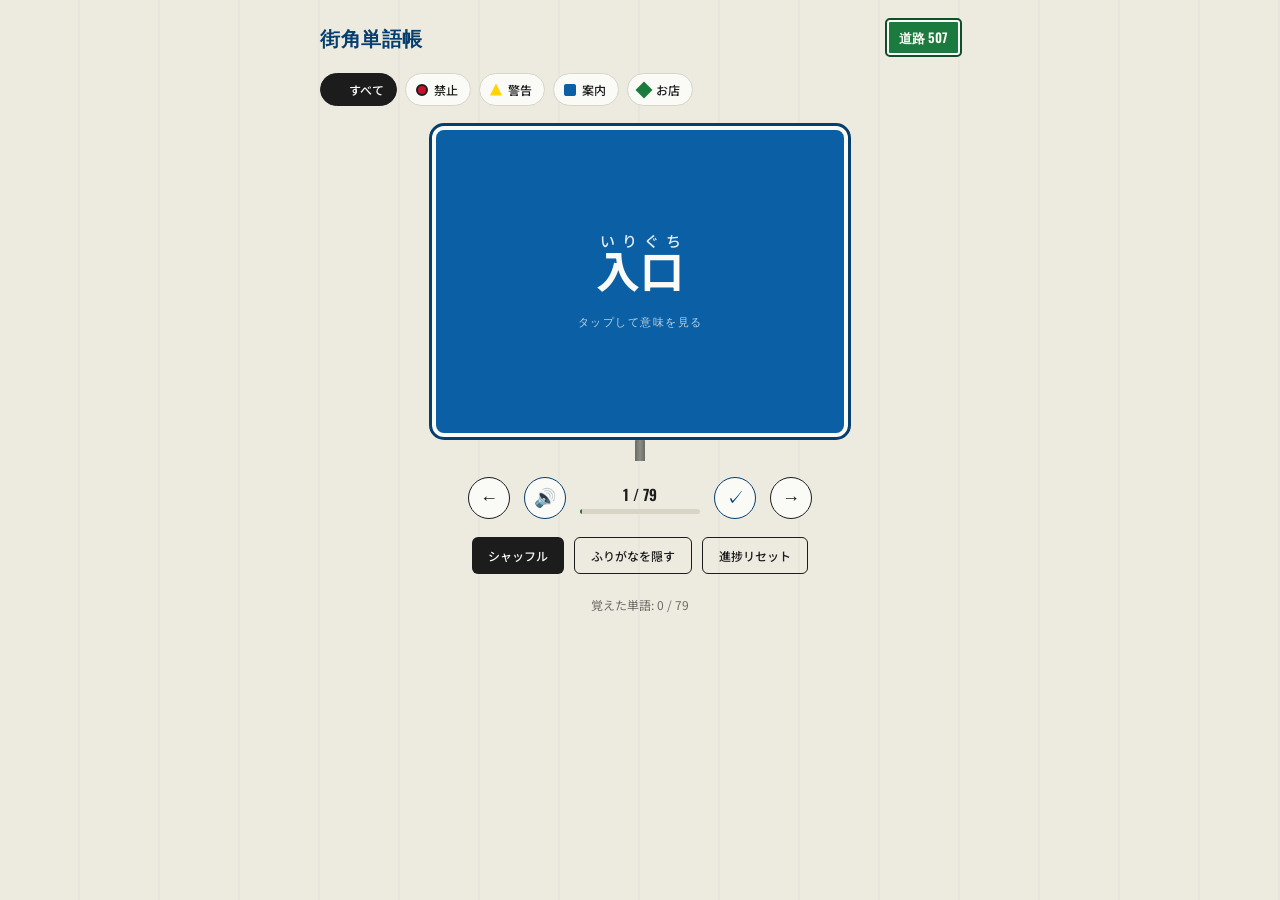
==== index_sign.html @ 6cad0ab1 "Add" ====
<!DOCTYPE html>
<html lang="ja">
<head>
<meta charset="UTF-8">
<title>日本の街角単語帳</title>
<link rel="preconnect" href="https://fonts.googleapis.com">
<link rel="preconnect" href="https://fonts.gstatic.com" crossorigin>
<link href="https://fonts.googleapis.com/css2?family=Oswald:wght@500;600;700&family=Noto+Sans+JP:wght@400;500;700&display=swap" rel="stylesheet">
<style>
  :root{
    --sign-blue:#0B5FA5;
    --sign-blue-dark:#063E6E;
    --sign-red:#C8102E;
    --sign-red-dark:#8C0A20;
    --sign-yellow:#FFD400;
    --sign-yellow-dark:#9C7E00;
    --sign-green:#1B7A3D;
    --sign-green-dark:#0F4E27;
    --concrete:#EDEAE0;
    --concrete-line:#D8D4C6;
    --ink:#1C1C1C;
    --pole:#8C8C86;
    --white:#FAFAF7;
  }
  *{box-sizing:border-box;}
  body{
    margin:0;
    background:
      repeating-linear-gradient(90deg, transparent, transparent 78px, rgba(0,0,0,0.02) 78px, rgba(0,0,0,0.02) 80px),
      var(--concrete);
    font-family:'Noto Sans JP','Oswald',sans-serif;
    color:var(--ink);
    padding:20px 14px 40px;
  }
  .wrap{max-width:640px;margin:0 auto;}

  .masthead{
    display:flex;align-items:center;justify-content:space-between;
    margin-bottom:18px;
  }
  .masthead h1{
    font-family:'Oswald',sans-serif;
    font-weight:700;
    font-size:20px;
    letter-spacing:0.5px;
    margin:0;
    color:var(--sign-blue-dark);
  }
  .masthead .route{
    font-family:'Oswald',sans-serif;
    background:var(--sign-green);
    color:var(--white);
    font-weight:600;
    font-size:13px;
    padding:5px 10px;
    border:2px solid var(--white);
    outline:2px solid var(--sign-green-dark);
    border-radius:3px;
    white-space:nowrap;
  }

  .catbar{
    display:flex;gap:8px;flex-wrap:wrap;
    margin-bottom:18px;
  }
  .catbtn{
    font-family:'Noto Sans JP',sans-serif;
    font-size:12px;
    font-weight:500;
    border:none;
    cursor:pointer;
    padding:7px 12px 7px 10px;
    display:flex;align-items:center;gap:6px;
    border-radius:20px;
    background:var(--white);
    border:1.5px solid var(--concrete-line);
    color:var(--ink);
    transition:transform .12s ease;
  }
  .catbtn .dot{width:12px;height:12px;flex:none;}
  .catbtn.prohibit .dot{background:var(--sign-red);border-radius:50%;border:2px solid var(--ink);}
  .catbtn.warn .dot{background:var(--sign-yellow);clip-path:polygon(50% 0,100% 100%,0 100%);}
  .catbtn.guide .dot{background:var(--sign-blue);border-radius:2px;}
  .catbtn.shop .dot{background:var(--sign-green);transform:rotate(45deg);}
  .catbtn.active{background:var(--ink);color:var(--white);border-color:var(--ink);}
  .catbtn:active{transform:scale(0.96);}

  .stage{
    display:flex;flex-direction:column;align-items:center;
    margin-bottom:16px;
  }

  .pole{
    width:10px;height:22px;
    background:linear-gradient(90deg,#6b6b66,var(--pole),#6b6b66);
    border-radius:2px 2px 0 0;
  }

  .signboard{
    width:100%;
    max-width:420px;
    aspect-ratio:4/3;
    perspective:1400px;
    cursor:pointer;
    user-select:none;
  }
  .signboard .inner{
    position:relative;width:100%;height:100%;
    transition:transform .5s cubic-bezier(.4,.2,.2,1);
    transform-style:preserve-3d;
  }
  .signboard.flipped .inner{transform:rotateY(180deg);}
  .face{
    position:absolute;inset:0;
    border-radius:14px;
    backface-visibility:hidden;
    display:flex;flex-direction:column;align-items:center;justify-content:center;
    padding:20px;
    border:6px solid var(--white);
    outline:3px solid var(--sign-blue-dark);
    outline-offset:-2px;
  }
  .face.front{background:var(--sign-blue);color:var(--white);}
  .face.back{
    background:var(--white);
    color:var(--ink);
    transform:rotateY(180deg);
    outline-color:var(--sign-blue-dark);
  }
  .cat-prohibit .face{outline-color:var(--sign-red-dark);}
  .cat-prohibit .face.front{background:var(--sign-red);}
  .cat-warn .face{outline-color:var(--sign-yellow-dark);}
  .cat-warn .face.front{background:var(--sign-yellow);color:var(--ink);}
  .cat-guide .face{outline-color:var(--sign-blue-dark);}
  .cat-guide .face.front{background:var(--sign-blue);}
  .cat-shop .face{outline-color:var(--sign-green-dark);}
  .cat-shop .face.front{background:var(--sign-green);}

  .kanji-line{
    font-size:44px;font-weight:700;
    line-height:1.3;text-align:center;
  }
  ruby{ruby-position:over;}
  rt{font-size:15px;font-weight:500;opacity:0.92;transition:opacity .15s ease;}
  body.hide-furi rt{opacity:0;}
  body.hide-furi .kanji-line{cursor:pointer;}
  body.hide-furi .kanji-line::after{
    content:'タップで読み方を確認';
    display:block;font-family:'Oswald',sans-serif;
    font-size:10px;letter-spacing:1px;text-transform:uppercase;
    opacity:0.75;margin-top:8px;
  }
  body.hide-furi .kanji-line.reveal rt{opacity:0.92;}
  body.hide-furi .kanji-line.reveal::after{display:none;}
  .hint{
    margin-top:14px;font-family:'Oswald',sans-serif;
    font-size:11px;letter-spacing:1.5px;text-transform:uppercase;
    opacity:0.75;
  }
  .meaning{
    font-size:24px;font-weight:500;text-align:center;line-height:1.4;
  }
  .cat-label{
    font-family:'Oswald',sans-serif;
    font-size:11px;letter-spacing:1.5px;text-transform:uppercase;
    color:var(--sign-blue-dark);
    margin-top:10px;
  }
  .cat-prohibit .cat-label{color:var(--sign-red-dark);}
  .cat-warn .cat-label{color:var(--sign-yellow-dark);}
  .cat-guide .cat-label{color:var(--sign-blue-dark);}
  .cat-shop .cat-label{color:var(--sign-green-dark);}

  .controls{
    display:flex;align-items:center;justify-content:center;gap:14px;
    margin-top:16px;
  }
  .ctrlbtn{
    background:var(--white);
    border:1.5px solid var(--ink);
    color:var(--ink);
    width:42px;height:42px;
    border-radius:50%;
    font-size:18px;
    cursor:pointer;
    display:flex;align-items:center;justify-content:center;
    transition:transform .1s ease;
  }
  .ctrlbtn:active{transform:scale(0.9);}
  .ctrlbtn.audio{border-color:var(--sign-blue-dark);color:var(--sign-blue-dark);}
  .progress-post{
    display:flex;flex-direction:column;align-items:center;
    font-family:'Oswald',sans-serif;
  }
  .progress-num{font-size:15px;font-weight:600;}
  .progress-track{
    width:120px;height:5px;background:var(--concrete-line);
    border-radius:3px;overflow:hidden;margin-top:4px;
  }
  .progress-fill{height:100%;background:var(--sign-green);border-radius:3px;transition:width .25s ease;}

  .toolbar{
    display:flex;justify-content:center;gap:10px;margin-top:18px;
  }
  .toolbtn{
    font-family:'Noto Sans JP',sans-serif;
    font-size:12px;font-weight:500;
    background:var(--ink);color:var(--white);
    border:none;border-radius:6px;
    padding:9px 16px;cursor:pointer;
  }
  .toolbtn.secondary{background:transparent;color:var(--ink);border:1.5px solid var(--ink);}
  .toolbtn:active{transform:scale(0.97);}

  .footnote{
    text-align:center;font-size:12px;color:#6b6b66;margin-top:22px;
    font-family:'Noto Sans JP',sans-serif;
  }
</style>
</head>
<body>
<div class="wrap">

  <div class="masthead">
    <h1>街角単語帳</h1>
    <span class="route">道路 507</span>
  </div>

  <div class="catbar" id="catbar">
    <button class="catbtn active" data-cat="all"><span class="dot" style="background:var(--ink);border-radius:2px;"></span>すべて</button>
    <button class="catbtn prohibit" data-cat="prohibit"><span class="dot"></span>禁止</button>
    <button class="catbtn warn" data-cat="warn"><span class="dot"></span>警告</button>
    <button class="catbtn guide" data-cat="guide"><span class="dot"></span>案内</button>
    <button class="catbtn shop" data-cat="shop"><span class="dot"></span>お店</button>
  </div>

  <div class="stage">
    <div class="signboard" id="signboard">
      <div class="inner">
        <div class="face front" id="faceFront">
          <div class="kanji-line" id="kanjiLine"></div>
          <div class="hint">タップして意味を見る</div>
        </div>
        <div class="face back" id="faceBack">
          <div class="meaning" id="meaningText"></div>
          <div class="cat-label" id="catLabel"></div>
        </div>
      </div>
    </div>
    <div class="pole"></div>
  </div>

  <div class="controls">
    <button class="ctrlbtn" id="prevBtn" aria-label="前へ">←</button>
    <button class="ctrlbtn audio" id="audioBtn" aria-label="発音を聞く">🔊</button>
    <div class="progress-post">
      <div class="progress-num" id="progressNum">1 / 50</div>
      <div class="progress-track"><div class="progress-fill" id="progressFill"></div></div>
    </div>
    <button class="ctrlbtn audio" id="knowBtn" aria-label="覚えた">✓</button>
    <button class="ctrlbtn" id="nextBtn" aria-label="次へ">→</button>
  </div>

  <div class="toolbar">
    <button class="toolbtn" id="shuffleBtn">シャッフル</button>
    <button class="toolbtn secondary" id="furiBtn">ふりがなを隠す</button>
    <button class="toolbtn secondary" id="resetBtn">進捗リセット</button>
  </div>

  <div class="footnote" id="footnote">覚えた単語: 0 / 50</div>
</div>

<script>
const DATA = [
  {k:"入口",f:"いりぐち",m:"Pintu masuk",cat:"guide"},
  {k:"出口",f:"でぐち",m:"Pintu keluar",cat:"guide"},
  {k:"非常口",f:"ひじょうぐち",m:"Pintu darurat",cat:"guide"},
  {k:"営業中",f:"えいぎょうちゅう",m:"Sedang buka (toko)",cat:"shop"},
  {k:"準備中",f:"じゅんびちゅう",m:"Sedang tutup / persiapan",cat:"shop"},
  {k:"定休日",f:"ていきゅうび",m:"Hari libur tetap",cat:"shop"},
  {k:"立入禁止",f:"たちいりきんし",m:"Dilarang masuk",cat:"prohibit"},
  {k:"駐車禁止",f:"ちゅうしゃきんし",m:"Dilarang parkir",cat:"prohibit"},
  {k:"駐車場",f:"ちゅうしゃじょう",m:"Tempat parkir",cat:"guide"},
  {k:"一方通行",f:"いっぽうつうこう",m:"Jalan satu arah",cat:"prohibit"},
  {k:"止まれ",f:"とまれ",m:"Berhenti",cat:"prohibit"},
  {k:"徐行",f:"じょこう",m:"Pelan-pelan",cat:"warn"},
  {k:"横断歩道",f:"おうだんほどう",m:"Zebra cross",cat:"guide"},
  {k:"歩行者専用",f:"ほこうしゃせんよう",m:"Khusus pejalan kaki",cat:"guide"},
  {k:"工事中",f:"こうじちゅう",m:"Sedang ada konstruksi",cat:"warn"},
  {k:"危険",f:"きけん",m:"Bahaya",cat:"warn"},
  {k:"注意",f:"ちゅうい",m:"Perhatian / hati-hati",cat:"warn"},
  {k:"火気厳禁",f:"かきげんきん",m:"Dilarang keras menyalakan api",cat:"prohibit"},
  {k:"喫煙所",f:"きつえんじょ",m:"Area merokok",cat:"guide"},
  {k:"禁煙",f:"きんえん",m:"Dilarang merokok",cat:"prohibit"},
  {k:"トイレ",f:"トイレ",m:"Toilet",cat:"guide"},
  {k:"お手洗い",f:"おてあらい",m:"Kamar kecil (halus)",cat:"guide"},
  {k:"案内所",f:"あんないじょ",m:"Pusat informasi",cat:"guide"},
  {k:"両替",f:"りょうがえ",m:"Penukaran uang",cat:"shop"},
  {k:"割引",f:"わりびき",m:"Diskon",cat:"shop"},
  {k:"特売",f:"とくばい",m:"Obral / promo khusus",cat:"shop"},
  {k:"新発売",f:"しんはつばい",m:"Rilis baru",cat:"shop"},
  {k:"売り切れ",f:"うりきれ",m:"Habis terjual",cat:"shop"},
  {k:"予約席",f:"よやくせき",m:"Kursi reservasi",cat:"shop"},
  {k:"満席",f:"まんせき",m:"Penuh (kursi/tempat)",cat:"shop"},
  {k:"空室",f:"くうしつ",m:"Kamar kosong (hotel)",cat:"shop"},
  {k:"貸切",f:"かしきり",m:"Disewa penuh / private",cat:"shop"},
  {k:"交番",f:"こうばん",m:"Pos polisi",cat:"guide"},
  {k:"病院",f:"びょういん",m:"Rumah sakit",cat:"guide"},
  {k:"郵便局",f:"ゆうびんきょく",m:"Kantor pos",cat:"guide"},
  {k:"銀行",f:"ぎんこう",m:"Bank",cat:"guide"},
  {k:"薬局",f:"やっきょく",m:"Apotek",cat:"guide"},
  {k:"停留所",f:"ていりゅうじょ",m:"Halte bus",cat:"guide"},
  {k:"踏切",f:"ふみきり",m:"Perlintasan kereta",cat:"warn"},
  {k:"落石注意",f:"らくせきちゅうい",m:"Awas batu jatuh",cat:"warn"},
  {k:"迂回",f:"うかい",m:"Jalan memutar / alternatif",cat:"guide"},
  {k:"通行止め",f:"つうこうどめ",m:"Jalan ditutup",cat:"prohibit"},
  {k:"速度制限",f:"そくどせいげん",m:"Batas kecepatan",cat:"prohibit"},
  {k:"譲れ",f:"ゆずれ",m:"Beri jalan (prioritas)",cat:"warn"},
  {k:"私有地",f:"しゆうち",m:"Tanah pribadi",cat:"prohibit"},
  {k:"監視カメラ作動中",f:"かんしカメラさどうちゅう",m:"CCTV sedang aktif",cat:"guide"},
  {k:"開店",f:"かいてん",m:"Toko buka",cat:"shop"},
  {k:"閉店",f:"へいてん",m:"Toko tutup",cat:"shop"},
  {k:"各種取扱",f:"かくしゅとりあつかい",m:"Menjual / melayani berbagai jenis",cat:"shop"},
  {k:"コインロッカー",f:"コインロッカー",m:"Loker koin",cat:"guide"},
  {k:"自動販売機",f:"じどうはんばいき",m:"Mesin penjual otomatis",cat:"guide"},
  {k:"24時間営業",f:"にじゅうよじかんえいぎょう",m:"Buka 24 jam",cat:"shop"},
  {k:"現金のみ",f:"げんきんのみ",m:"Hanya tunai",cat:"shop"},
  {k:"お持ち帰り",f:"おもちかえり",m:"Bawa pulang / take away",cat:"shop"},
  {k:"満車",f:"まんしゃ",m:"Parkir penuh",cat:"guide"},
  {k:"空車",f:"くうしゃ",m:"Kosong (parkir/taksi)",cat:"guide"},
  {k:"有料",f:"ゆうりょう",m:"Berbayar",cat:"guide"},
  {k:"無料",f:"むりょう",m:"Gratis",cat:"guide"},
  {k:"撮影禁止",f:"さつえいきんし",m:"Dilarang memotret",cat:"prohibit"},
  {k:"スリップ注意",f:"スリップちゅうい",m:"Awas licin",cat:"warn"},
  {k:"頭上注意",f:"ずじょうちゅうい",m:"Awas kepala terbentur",cat:"warn"},
  {k:"段差注意",f:"だんさちゅうい",m:"Awas ada undakan",cat:"warn"},
  {k:"濡れています",f:"ぬれています",m:"Lantai basah",cat:"warn"},
  {k:"自転車専用",f:"じてんしゃせんよう",m:"Khusus sepeda",cat:"guide"},
  {k:"消火器",f:"しょうかき",m:"Alat pemadam api",cat:"guide"},
  {k:"避難場所",f:"ひなんばしょ",m:"Tempat evakuasi",cat:"guide"},
  {k:"給油所",f:"きゅうゆじょ",m:"SPBU",cat:"guide"},
  {k:"温泉",f:"おんせん",m:"Pemandian air panas",cat:"guide"},
  {k:"神社",f:"じんじゃ",m:"Kuil Shinto",cat:"guide"},
  {k:"お寺",f:"おてら",m:"Kuil Buddha",cat:"guide"},
  {k:"展望台",f:"てんぼうだい",m:"Dek pemandangan",cat:"guide"},
  {k:"車両進入禁止",f:"しゃりょうしんにゅうきんし",m:"Kendaraan dilarang masuk",cat:"prohibit"},
  {k:"動物注意",f:"どうぶつちゅうい",m:"Awas hewan menyeberang",cat:"warn"},
  {k:"転落注意",f:"てんらくちゅうい",m:"Awas jatuh",cat:"warn"},
  {k:"使用中",f:"しようちゅう",m:"Sedang digunakan",cat:"shop"},
  {k:"故障中",f:"こしょうちゅう",m:"Sedang rusak",cat:"shop"},
  {k:"お会計はこちら",f:"おかいけいはこちら",m:"Kasir di sini",cat:"shop"},
  {k:"ラストオーダー",f:"ラストオーダー",m:"Pesanan terakhir",cat:"shop"},
  {k:"ペット同伴可",f:"ペットどうはんか",m:"Boleh bawa hewan peliharaan",cat:"shop"},
];

const catNames = {prohibit:"禁止 · larangan", warn:"警告 · peringatan", guide:"案内 · info & petunjuk", shop:"お店 · toko & bisnis"};

let deck = DATA.map((d,i)=>({...d, id:i}));
let filtered = [...deck];
let idx = 0;
let known = new Set();
let flipped = false;

const signboard = document.getElementById('signboard');
const kanjiLine = document.getElementById('kanjiLine');
const meaningText = document.getElementById('meaningText');
const catLabel = document.getElementById('catLabel');
const progressNum = document.getElementById('progressNum');
const progressFill = document.getElementById('progressFill');
const footnote = document.getElementById('footnote');

function render(){
  const card = filtered[idx];
  signboard.className = 'signboard cat-' + card.cat + (flipped ? ' flipped' : '');
  kanjiLine.innerHTML = '<ruby>'+card.k+'<rt>'+card.f+'</rt></ruby>';
  meaningText.textContent = card.m;
  catLabel.textContent = catNames[card.cat];
  progressNum.textContent = (idx+1) + ' / ' + filtered.length;
  progressFill.style.width = (((idx+1)/filtered.length)*100) + '%';
  footnote.textContent = '覚えた単語: ' + known.size + ' / ' + deck.length;
}

function flip(){
  flipped = !flipped;
  signboard.classList.toggle('flipped', flipped);
}

function go(delta){
  flipped = false;
  idx = (idx + delta + filtered.length) % filtered.length;
  kanjiLine.classList.remove('reveal');
  render();
}

function speak(text){
  if(!('speechSynthesis' in window)) return;
  const u = new SpeechSynthesisUtterance(text);
  u.lang = 'ja-JP';
  u.rate = 0.85;
  window.speechSynthesis.cancel();
  window.speechSynthesis.speak(u);
}

signboard.addEventListener('click', flip);
kanjiLine.addEventListener('click', (e)=>{
  if(document.body.classList.contains('hide-furi')){
    e.stopPropagation();
    kanjiLine.classList.toggle('reveal');
  }
});
document.getElementById('furiBtn').addEventListener('click', (e)=>{
  e.stopPropagation();
  const hidden = document.body.classList.toggle('hide-furi');
  kanjiLine.classList.remove('reveal');
  e.currentTarget.textContent = hidden ? 'ふりがなを表示' : 'ふりがなを隠す';
});
document.getElementById('prevBtn').addEventListener('click', ()=>go(-1));
document.getElementById('nextBtn').addEventListener('click', ()=>go(1));
document.getElementById('audioBtn').addEventListener('click', (e)=>{
  e.stopPropagation();
  speak(filtered[idx].f);
});
document.getElementById('knowBtn').addEventListener('click', (e)=>{
  e.stopPropagation();
  known.add(filtered[idx].id);
  footnote.textContent = '覚えた単語: ' + known.size + ' / ' + deck.length;
  go(1);
});
document.getElementById('shuffleBtn').addEventListener('click', ()=>{
  for(let i=filtered.length-1;i>0;i--){
    const j = Math.floor(Math.random()*(i+1));
    [filtered[i],filtered[j]]=[filtered[j],filtered[i]];
  }
  idx = 0; flipped = false;
  render();
});
document.getElementById('resetBtn').addEventListener('click', ()=>{
  known.clear();
  render();
});
document.getElementById('catbar').addEventListener('click', (e)=>{
  const btn = e.target.closest('.catbtn');
  if(!btn) return;
  document.querySelectorAll('.catbtn').forEach(b=>b.classList.remove('active'));
  btn.classList.add('active');
  const cat = btn.dataset.cat;
  filtered = cat === 'all' ? [...deck] : deck.filter(d=>d.cat===cat);
  idx = 0; flipped = false;
  render();
});
document.addEventListener('keydown', (e)=>{
  if(e.key==='ArrowRight') go(1);
  if(e.key==='ArrowLeft') go(-1);
  if(e.key===' '){ e.preventDefault(); flip(); }
});

render();
</script>
</body>
</html>
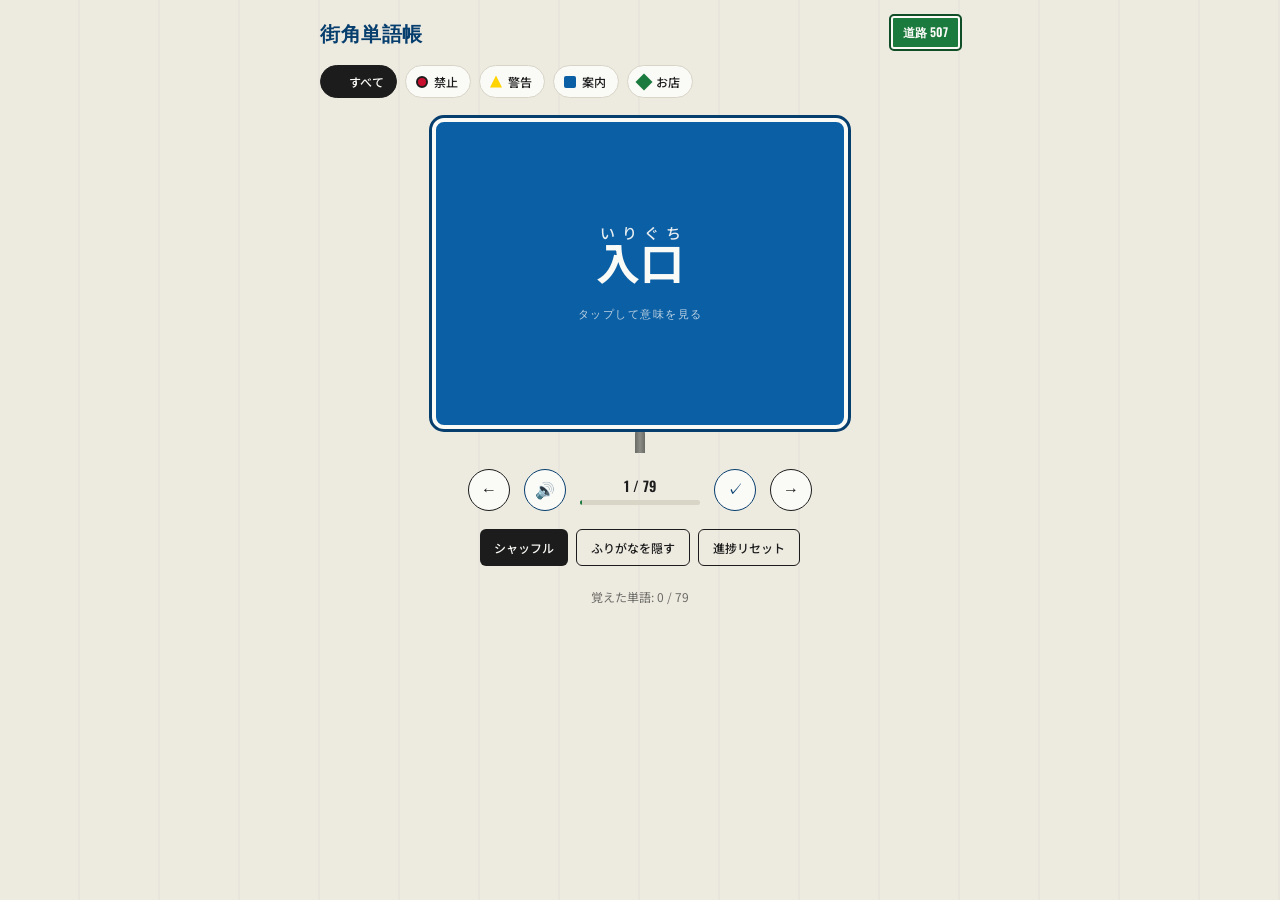
==== commit 0e9b51d0: "Update index_sign.html" ====
--- a/index_sign.html
+++ b/index_sign.html
@@ -2,6 +2,7 @@
 <html lang="ja">
 <head>
 <meta charset="UTF-8">
+<meta name="viewport" content="width=device-width, initial-scale=1.0, maximum-scale=1.0">
 <title>日本の街角単語帳</title>
 <link rel="preconnect" href="https://fonts.googleapis.com">
 <link rel="preconnect" href="https://fonts.gstatic.com" crossorigin>
@@ -30,18 +31,19 @@
       var(--concrete);
     font-family:'Noto Sans JP','Oswald',sans-serif;
     color:var(--ink);
-    padding:20px 14px 40px;
-  }
-  .wrap{max-width:640px;margin:0 auto;}
+    padding:16px 12px 32px;
+  }
+  .wrap{max-width:640px;margin:0 auto;width:100%;}
 
   .masthead{
     display:flex;align-items:center;justify-content:space-between;
-    margin-bottom:18px;
+    flex-wrap:wrap;gap:8px;
+    margin-bottom:16px;
   }
   .masthead h1{
     font-family:'Oswald',sans-serif;
     font-weight:700;
-    font-size:20px;
+    font-size:clamp(17px,5vw,20px);
     letter-spacing:0.5px;
     margin:0;
     color:var(--sign-blue-dark);
@@ -51,7 +53,7 @@
     background:var(--sign-green);
     color:var(--white);
     font-weight:600;
-    font-size:13px;
+    font-size:12px;
     padding:5px 10px;
     border:2px solid var(--white);
     outline:2px solid var(--sign-green-dark);
@@ -115,7 +117,7 @@
     border-radius:14px;
     backface-visibility:hidden;
     display:flex;flex-direction:column;align-items:center;justify-content:center;
-    padding:20px;
+    padding:16px;
     border:6px solid var(--white);
     outline:3px solid var(--sign-blue-dark);
     outline-offset:-2px;
@@ -137,11 +139,16 @@
   .cat-shop .face.front{background:var(--sign-green);}
 
   .kanji-line{
-    font-size:44px;font-weight:700;
+    font-weight:700;
     line-height:1.3;text-align:center;
-  }
+    word-break:keep-all;
+  }
+  .kanji-line.len-s{font-size:clamp(30px,9vw,44px);}
+  .kanji-line.len-m{font-size:clamp(24px,7.5vw,36px);}
+  .kanji-line.len-l{font-size:clamp(19px,6vw,28px);}
+  .kanji-line.len-xl{font-size:clamp(15px,5vw,22px);}
   ruby{ruby-position:over;}
-  rt{font-size:15px;font-weight:500;opacity:0.92;transition:opacity .15s ease;}
+  rt{font-size:0.34em;font-weight:500;opacity:0.92;transition:opacity .15s ease;}
   body.hide-furi rt{opacity:0;}
   body.hide-furi .kanji-line{cursor:pointer;}
   body.hide-furi .kanji-line::after{
@@ -158,7 +165,7 @@
     opacity:0.75;
   }
   .meaning{
-    font-size:24px;font-weight:500;text-align:center;line-height:1.4;
+    font-size:clamp(16px,4.8vw,24px);font-weight:500;text-align:center;line-height:1.4;
   }
   .cat-label{
     font-family:'Oswald',sans-serif;
@@ -172,16 +179,17 @@
   .cat-shop .cat-label{color:var(--sign-green-dark);}
 
   .controls{
-    display:flex;align-items:center;justify-content:center;gap:14px;
+    display:flex;align-items:center;justify-content:center;gap:clamp(8px,3vw,14px);
     margin-top:16px;
   }
   .ctrlbtn{
     background:var(--white);
     border:1.5px solid var(--ink);
     color:var(--ink);
-    width:42px;height:42px;
+    width:clamp(36px,10vw,42px);height:clamp(36px,10vw,42px);
+    flex:none;
     border-radius:50%;
-    font-size:18px;
+    font-size:16px;
     cursor:pointer;
     display:flex;align-items:center;justify-content:center;
     transition:transform .1s ease;
@@ -191,23 +199,25 @@
   .progress-post{
     display:flex;flex-direction:column;align-items:center;
     font-family:'Oswald',sans-serif;
-  }
-  .progress-num{font-size:15px;font-weight:600;}
+    flex:none;
+  }
+  .progress-num{font-size:14px;font-weight:600;white-space:nowrap;}
   .progress-track{
-    width:120px;height:5px;background:var(--concrete-line);
+    width:clamp(70px,22vw,120px);height:5px;background:var(--concrete-line);
     border-radius:3px;overflow:hidden;margin-top:4px;
   }
   .progress-fill{height:100%;background:var(--sign-green);border-radius:3px;transition:width .25s ease;}
 
   .toolbar{
-    display:flex;justify-content:center;gap:10px;margin-top:18px;
+    display:flex;flex-wrap:wrap;justify-content:center;gap:8px;margin-top:18px;
   }
   .toolbtn{
     font-family:'Noto Sans JP',sans-serif;
     font-size:12px;font-weight:500;
     background:var(--ink);color:var(--white);
     border:none;border-radius:6px;
-    padding:9px 16px;cursor:pointer;
+    padding:9px 14px;cursor:pointer;
+    white-space:nowrap;
   }
   .toolbtn.secondary{background:transparent;color:var(--ink);border:1.5px solid var(--ink);}
   .toolbtn:active{transform:scale(0.97);}
@@ -215,6 +225,12 @@
   .footnote{
     text-align:center;font-size:12px;color:#6b6b66;margin-top:22px;
     font-family:'Noto Sans JP',sans-serif;
+  }
+
+  @media (max-width:360px){
+    .catbtn{font-size:11px;padding:6px 10px 6px 8px;}
+    .hint{font-size:10px;}
+    .progress-num{font-size:12px;}
   }
 </style>
 </head>
@@ -369,9 +385,18 @@
 const progressFill = document.getElementById('progressFill');
 const footnote = document.getElementById('footnote');
 
+function lenClass(text){
+  const n = text.length;
+  if(n<=4) return 'len-s';
+  if(n<=6) return 'len-m';
+  if(n<=8) return 'len-l';
+  return 'len-xl';
+}
+
 function render(){
   const card = filtered[idx];
   signboard.className = 'signboard cat-' + card.cat + (flipped ? ' flipped' : '');
+  kanjiLine.className = 'kanji-line ' + lenClass(card.k);
   kanjiLine.innerHTML = '<ruby>'+card.k+'<rt>'+card.f+'</rt></ruby>';
   meaningText.textContent = card.m;
   catLabel.textContent = catNames[card.cat];
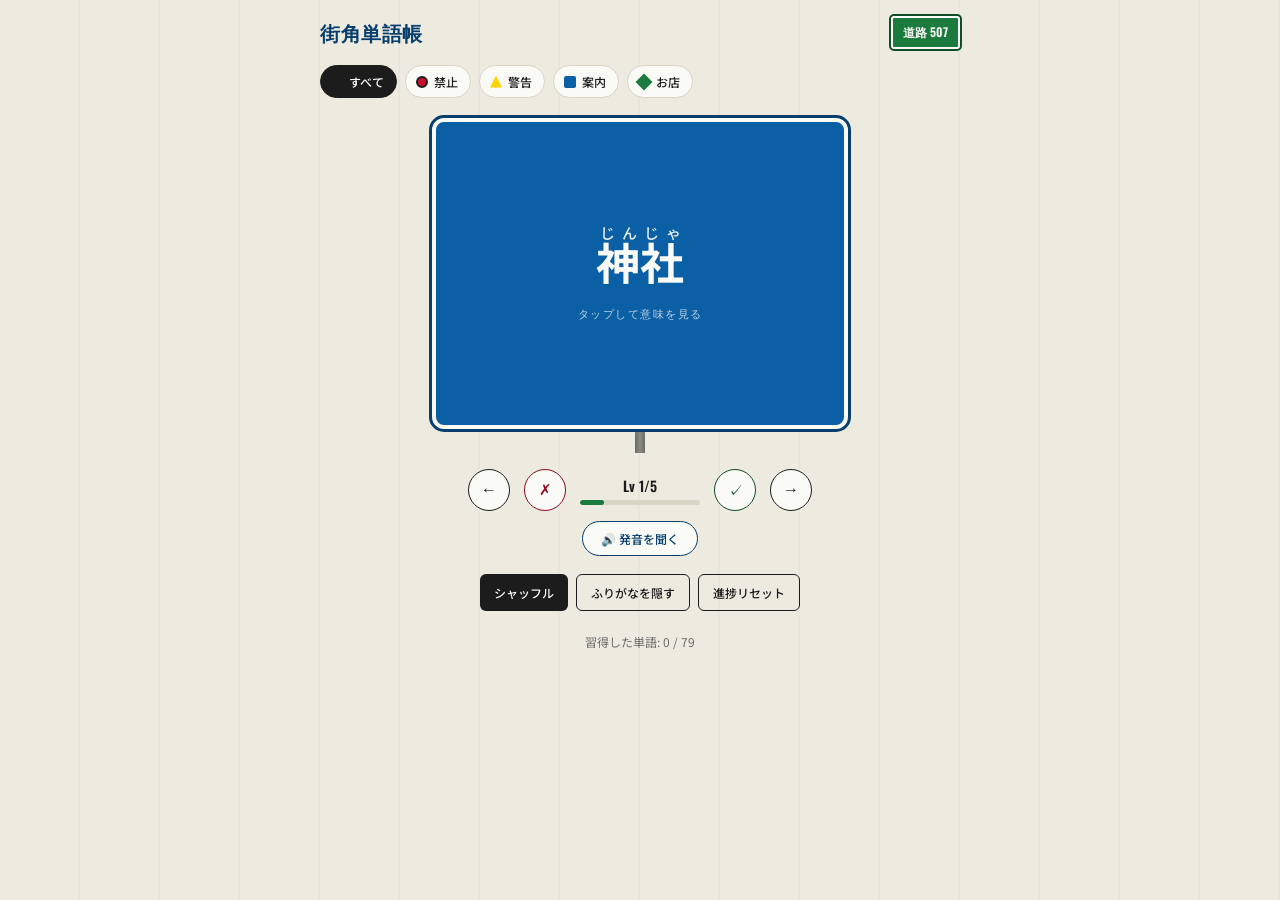
==== commit 60fad5b9: "Update index_sign.html" ====
--- a/index_sign.html
+++ b/index_sign.html
@@ -195,7 +195,17 @@
     transition:transform .1s ease;
   }
   .ctrlbtn:active{transform:scale(0.9);}
-  .ctrlbtn.audio{border-color:var(--sign-blue-dark);color:var(--sign-blue-dark);}
+  .ctrlbtn.skip{border-color:var(--sign-red-dark);color:var(--sign-red-dark);font-size:15px;}
+  .ctrlbtn.know{border-color:var(--sign-green-dark);color:var(--sign-green-dark);font-size:15px;}
+  .audiorow{display:flex;justify-content:center;margin-top:10px;}
+  .audiorow .ctrlbtn.audio{
+    width:auto;height:auto;border-radius:20px;
+    padding:8px 18px;
+    font-family:'Noto Sans JP',sans-serif;
+    font-size:12px;font-weight:500;
+    border-color:var(--sign-blue-dark);color:var(--sign-blue-dark);
+    gap:6px;
+  }
   .progress-post{
     display:flex;flex-direction:column;align-items:center;
     font-family:'Oswald',sans-serif;
@@ -268,13 +278,16 @@
 
   <div class="controls">
     <button class="ctrlbtn" id="prevBtn" aria-label="前へ">←</button>
-    <button class="ctrlbtn audio" id="audioBtn" aria-label="発音を聞く">🔊</button>
+    <button class="ctrlbtn skip" id="skipBtn" aria-label="まだ覚えていない">✗</button>
     <div class="progress-post">
-      <div class="progress-num" id="progressNum">1 / 50</div>
+      <div class="progress-num" id="progressNum">Lv 1/5</div>
       <div class="progress-track"><div class="progress-fill" id="progressFill"></div></div>
     </div>
-    <button class="ctrlbtn audio" id="knowBtn" aria-label="覚えた">✓</button>
+    <button class="ctrlbtn know" id="knowBtn" aria-label="覚えた">✓</button>
     <button class="ctrlbtn" id="nextBtn" aria-label="次へ">→</button>
+  </div>
+  <div class="audiorow">
+    <button class="ctrlbtn audio" id="audioBtn" aria-label="発音を聞く">🔊 発音を聞く</button>
   </div>
 
   <div class="toolbar">
@@ -283,7 +296,7 @@
     <button class="toolbtn secondary" id="resetBtn">進捗リセット</button>
   </div>
 
-  <div class="footnote" id="footnote">覚えた単語: 0 / 50</div>
+  <div class="footnote" id="footnote">習得した単語: 0 / 80</div>
 </div>
 
 <script>
@@ -370,12 +383,18 @@
 ];
 
 const catNames = {prohibit:"禁止 · larangan", warn:"警告 · peringatan", guide:"案内 · info & petunjuk", shop:"お店 · toko & bisnis"};
+const STORAGE_KEY = 'nihongo_street_signs_progress_v1';
+const hasCloudStorage = (typeof window.storage !== 'undefined');
 
 let deck = DATA.map((d,i)=>({...d, id:i}));
-let filtered = [...deck];
-let idx = 0;
-let known = new Set();
+let pool = [...deck];         // cards under current category filter
+let boxes = {};                // id -> mastery level 1..5 (1=new/hard, 5=mastered)
+let queue = [];                // history + upcoming drawn cards (array of ids)
+let pos = 0;                   // current position in queue
 let flipped = false;
+let currentCat = 'all';
+
+deck.forEach(d => boxes[d.id] = 1);
 
 const signboard = document.getElementById('signboard');
 const kanjiLine = document.getElementById('kanjiLine');
@@ -393,16 +412,62 @@
   return 'len-xl';
 }
 
+// ---- persistence ----
+async function saveProgress(){
+  const payload = JSON.stringify({boxes});
+  try{
+    if(hasCloudStorage){
+      await window.storage.set(STORAGE_KEY, payload, false);
+    }else{
+      localStorage.setItem(STORAGE_KEY, payload);
+    }
+  }catch(e){ /* saving is best-effort */ }
+}
+async function loadProgress(){
+  try{
+    if(hasCloudStorage){
+      const r = await window.storage.get(STORAGE_KEY, false);
+      return r ? JSON.parse(r.value) : null;
+    }else{
+      const raw = localStorage.getItem(STORAGE_KEY);
+      return raw ? JSON.parse(raw) : null;
+    }
+  }catch(e){ return null; }
+}
+
+// ---- weighted random draw (spaced-repetition-ish) ----
+// lower box = higher weight = shows up sooner/more often; box 5 = rare but never fully gone
+function weightOf(id){ return Math.max(1, 6 - (boxes[id]||1)); }
+
+function drawNext(excludeId){
+  const candidates = pool.length ? pool : deck;
+  let bag = [];
+  candidates.forEach(c => { for(let i=0;i<weightOf(c.id);i++) bag.push(c.id); });
+  if(candidates.length > 1 && excludeId !== undefined){
+    const trimmed = bag.filter(id => id !== excludeId);
+    if(trimmed.length) bag = trimmed;
+  }
+  return bag[Math.floor(Math.random()*bag.length)];
+}
+
+function cardById(id){ return deck[id]; }
+
+function masteredCount(){
+  return deck.filter(d => boxes[d.id] >= 5).length;
+}
+
 function render(){
-  const card = filtered[idx];
+  const id = queue[pos];
+  const card = cardById(id);
+  const box = boxes[id];
   signboard.className = 'signboard cat-' + card.cat + (flipped ? ' flipped' : '');
   kanjiLine.className = 'kanji-line ' + lenClass(card.k);
   kanjiLine.innerHTML = '<ruby>'+card.k+'<rt>'+card.f+'</rt></ruby>';
   meaningText.textContent = card.m;
   catLabel.textContent = catNames[card.cat];
-  progressNum.textContent = (idx+1) + ' / ' + filtered.length;
-  progressFill.style.width = (((idx+1)/filtered.length)*100) + '%';
-  footnote.textContent = '覚えた単語: ' + known.size + ' / ' + deck.length;
+  progressNum.textContent = 'Lv ' + box + '/5';
+  progressFill.style.width = ((box/5)*100) + '%';
+  footnote.textContent = '習得した単語: ' + masteredCount() + ' / ' + deck.length;
 }
 
 function flip(){
@@ -410,10 +475,45 @@
   signboard.classList.toggle('flipped', flipped);
 }
 
-function go(delta){
+// move within existing history, or draw a fresh weighted card at the end
+function goNext(){
   flipped = false;
-  idx = (idx + delta + filtered.length) % filtered.length;
   kanjiLine.classList.remove('reveal');
+  if(pos < queue.length - 1){
+    pos++;
+  }else{
+    const nextId = drawNext(queue[pos]);
+    queue.push(nextId);
+    pos++;
+  }
+  render();
+}
+function goPrev(){
+  flipped = false;
+  kanjiLine.classList.remove('reveal');
+  if(pos > 0) pos--;
+  render();
+}
+
+// mark decision: adjust mastery level, then always jump to a brand-new draw
+function mark(delta){
+  const id = queue[pos];
+  boxes[id] = Math.max(1, Math.min(5, boxes[id] + delta));
+  saveProgress();
+  flipped = false;
+  kanjiLine.classList.remove('reveal');
+  const nextId = drawNext(id);
+  queue = queue.slice(0, pos+1);
+  queue.push(nextId);
+  pos++;
+  render();
+}
+
+function resetQueue(){
+  const firstId = drawNext();
+  queue = [firstId];
+  pos = 0;
+  flipped = false;
   render();
 }
 
@@ -439,47 +539,53 @@
   kanjiLine.classList.remove('reveal');
   e.currentTarget.textContent = hidden ? 'ふりがなを表示' : 'ふりがなを隠す';
 });
-document.getElementById('prevBtn').addEventListener('click', ()=>go(-1));
-document.getElementById('nextBtn').addEventListener('click', ()=>go(1));
+document.getElementById('prevBtn').addEventListener('click', goPrev);
+document.getElementById('nextBtn').addEventListener('click', goNext);
 document.getElementById('audioBtn').addEventListener('click', (e)=>{
   e.stopPropagation();
-  speak(filtered[idx].f);
-});
+  speak(cardById(queue[pos]).f);
+});
+// skip = "belum hafal" -> mastery turun 2 level -> lebih sering muncul lagi
+document.getElementById('skipBtn').addEventListener('click', (e)=>{
+  e.stopPropagation();
+  mark(-2);
+});
+// tahu = "sudah hafal" -> mastery naik 1 level -> makin jarang muncul, tapi tetap sesekali
 document.getElementById('knowBtn').addEventListener('click', (e)=>{
   e.stopPropagation();
-  known.add(filtered[idx].id);
-  footnote.textContent = '覚えた単語: ' + known.size + ' / ' + deck.length;
-  go(1);
+  mark(1);
 });
 document.getElementById('shuffleBtn').addEventListener('click', ()=>{
-  for(let i=filtered.length-1;i>0;i--){
-    const j = Math.floor(Math.random()*(i+1));
-    [filtered[i],filtered[j]]=[filtered[j],filtered[i]];
-  }
-  idx = 0; flipped = false;
-  render();
+  resetQueue();
 });
 document.getElementById('resetBtn').addEventListener('click', ()=>{
-  known.clear();
-  render();
+  deck.forEach(d => boxes[d.id] = 1);
+  saveProgress();
+  resetQueue();
 });
 document.getElementById('catbar').addEventListener('click', (e)=>{
   const btn = e.target.closest('.catbtn');
   if(!btn) return;
   document.querySelectorAll('.catbtn').forEach(b=>b.classList.remove('active'));
   btn.classList.add('active');
-  const cat = btn.dataset.cat;
-  filtered = cat === 'all' ? [...deck] : deck.filter(d=>d.cat===cat);
-  idx = 0; flipped = false;
-  render();
+  currentCat = btn.dataset.cat;
+  pool = currentCat === 'all' ? [...deck] : deck.filter(d=>d.cat===currentCat);
+  resetQueue();
 });
 document.addEventListener('keydown', (e)=>{
-  if(e.key==='ArrowRight') go(1);
-  if(e.key==='ArrowLeft') go(-1);
+  if(e.key==='ArrowRight') goNext();
+  if(e.key==='ArrowLeft') goPrev();
   if(e.key===' '){ e.preventDefault(); flip(); }
 });
 
-render();
+// ---- init: load saved progress, then draw first card ----
+(async function init(){
+  const saved = await loadProgress();
+  if(saved && saved.boxes){
+    deck.forEach(d => { if(saved.boxes[d.id] !== undefined) boxes[d.id] = saved.boxes[d.id]; });
+  }
+  resetQueue();
+})();
 </script>
 </body>
 </html>
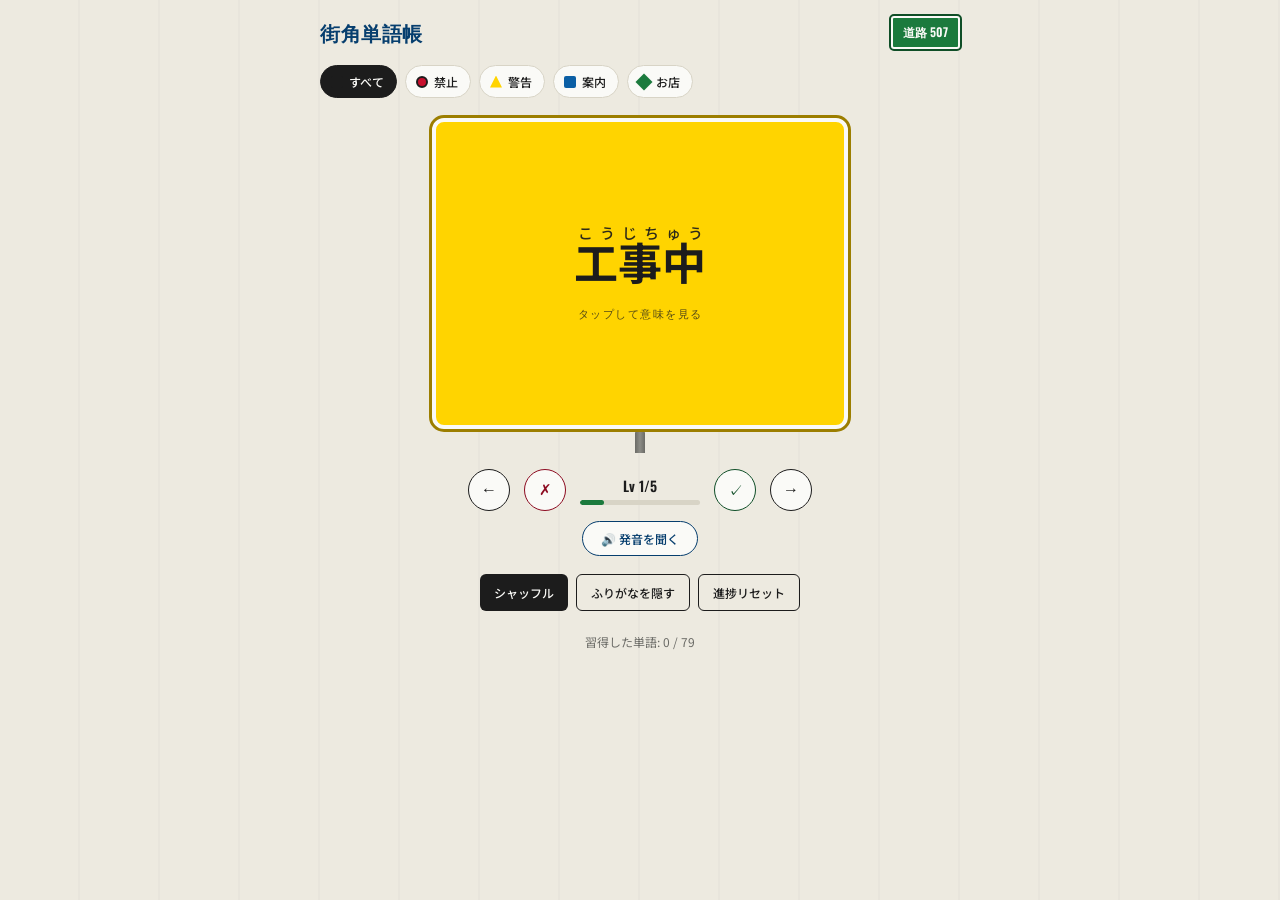
==== commit 6cd007be: "Update index_sign.html" ====
--- a/index_sign.html
+++ b/index_sign.html
@@ -128,7 +128,22 @@
     color:var(--ink);
     transform:rotateY(180deg);
     outline-color:var(--sign-blue-dark);
-  }
+    overflow-y:auto;
+    justify-content:flex-start;
+    padding-top:22px;
+  }
+  .radical-note{
+    margin-top:14px;
+    font-size:12px;
+    line-height:1.55;
+    text-align:center;
+    color:#4a4a45;
+    background:var(--concrete);
+    border:1px dashed var(--concrete-line);
+    border-radius:8px;
+    padding:10px 12px;
+  }
+  .radical-note b{color:var(--ink);}
   .cat-prohibit .face{outline-color:var(--sign-red-dark);}
   .cat-prohibit .face.front{background:var(--sign-red);}
   .cat-warn .face{outline-color:var(--sign-yellow-dark);}
@@ -270,6 +285,7 @@
         <div class="face back" id="faceBack">
           <div class="meaning" id="meaningText"></div>
           <div class="cat-label" id="catLabel"></div>
+          <div class="radical-note" id="radicalNote"></div>
         </div>
       </div>
     </div>
@@ -296,7 +312,7 @@
     <button class="toolbtn secondary" id="resetBtn">進捗リセット</button>
   </div>
 
-  <div class="footnote" id="footnote">習得した単語: 0 / 80</div>
+  <div class="footnote" id="footnote">習得した単語: 0 / 79</div>
 </div>
 
 <script>
@@ -382,6 +398,88 @@
   {k:"ペット同伴可",f:"ペットどうはんか",m:"Boleh bawa hewan peliharaan",cat:"shop"},
 ];
 
+const RADICALS = {
+  "入口": "入 (masuk) + 口 (mulut/lubang) → lubang tempat masuk",
+  "出口": "出 (keluar, kaki melangkah keluar dari gua) + 口 (lubang) → lubang tempat keluar",
+  "非常口": "非 (bukan/salah, dua sayap berlawanan) + 常 (biasa) + 口 (lubang) → pintu untuk keadaan yang bukan biasa",
+  "営業中": "営 (mengelola, api+markas) + 業 (usaha/pekerjaan) + 中 (sedang/tengah) → sedang menjalankan usaha",
+  "準備中": "準 (standar, air+burung elang) + 備 (orang+lengkap) + 中 (sedang) → sedang menyiapkan standar/kelengkapan",
+  "定休日": "定 (menetapkan, atap+benar) + 休 (orang bersandar di pohon = istirahat) + 日 (hari) → hari istirahat yang ditetapkan",
+  "立入禁止": "立 (berdiri) + 入 (masuk) + 禁 (hutan+altar = larangan suci) + 止 (jejak kaki = berhenti) → dilarang berdiri/masuk, harus berhenti",
+  "駐車禁止": "駐 (kuda+tuan = berhenti di satu titik) + 車 (roda kendaraan) + 禁止 (larangan) → kendaraan dilarang berhenti/parkir",
+  "駐車場": "駐 (berhenti) + 車 (kendaraan) + 場 (tanah+matahari terbit = tempat terbuka) → tempat kendaraan berhenti",
+  "一方通行": "一 (satu) + 方 (arah) + 通 (berjalan+tabung = melalui) + 行 (persimpangan jalan = pergi) → jalan yang dilalui satu arah",
+  "止まれ": "止 (piktograf jejak kaki yang berhenti melangkah) → berhenti",
+  "徐行": "徐 (melangkah pelan+sisa) + 行 (jalan) → berjalan perlahan",
+  "横断歩道": "横 (pohon+kuning = melintang) + 断 (memutus) + 歩 (dua kaki melangkah) + 道 (berjalan+kepala = jalan) → jalur melintang untuk melangkah kaki",
+  "歩行者専用": "歩 (melangkah) + 行 (jalan) + 者 (orang) + 専 (ladang+tangan = khusus) + 用 (piktograf ember = guna) → jalan khusus untuk orang berjalan kaki",
+  "工事中": "工 (alat tukang) + 事 (tangan memegang alat = urusan) + 中 (sedang) → sedang ada pekerjaan konstruksi",
+  "危険": "危 (orang membungkuk di tebing = bahaya) + 険 (bukit+curam) → tebing curam yang berbahaya",
+  "注意": "注 (air+tuan = menuangkan/fokus) + 意 (suara+hati = maksud) → menuangkan hati/pikiran fokus ke sesuatu",
+  "火気厳禁": "火 (api) + 気 (uap/udara) + 厳 (berani+tegas) + 禁 (larangan) → dilarang keras menyalakan api",
+  "喫煙所": "喫 (mulut+kontrak = menghisap) + 煙 (api+asap) + 所 (tempat) → tempat menghisap asap",
+  "禁煙": "禁 (larangan suci) + 煙 (api/asap) → larangan berasap (merokok)",
+  "トイレ": "Kata serapan dari bahasa Inggris 'toilet' — katakana, tidak ada kanji untuk dipecah",
+  "お手洗い": "手 (piktograf tangan) + 洗 (air+dulu/depan = mencuci) → tempat mencuci tangan (istilah halus untuk toilet)",
+  "案内所": "案 (tenang+kayu = meja rencana) + 内 (bingkai+masuk = dalam) + 所 (tempat) → tempat memberi info ke dalam",
+  "両替": "両 (piktograf timbangan dua sisi = kedua) + 替 (dua orang+matahari = mengganti) → menukar kedua sisi (uang)",
+  "割引": "割 (bahaya+pisau = memotong) + 引 (busur ditarik = menarik) → memotong harga dengan menarik turun",
+  "特売": "特 (sapi+kuil = khusus, sapi kurban) + 売 (menjual) → penjualan khusus",
+  "新発売": "新 (dekat+kapak = baru ditebang) + 発 (kaki melangkah+busur = berangkat/terbit) + 売 (menjual) → baru diterbitkan untuk dijual",
+  "売り切れ": "売 (menjual) + 切 (mirip pisau+pisau = memotong) → stok jualan terpotong habis",
+  "予約席": "予 (piktograf alat tenun = sebelumnya) + 約 (benang+sendok = mengikat janji) + 席 (atap+kain = tempat duduk) → tempat duduk yang sudah dijanjikan sebelumnya",
+  "満席": "満 (air+penuh) + 席 (tempat duduk) → tempat duduk penuh sesak",
+  "空室": "空 (lubang gua+alat = kosong/langit) + 室 (atap+sampai = ruangan) → ruangan kosong",
+  "貸切": "貸 (mengganti+uang kerang = meminjamkan) + 切 (memotong) → dipinjamkan secara utuh/khusus",
+  "交番": "交 (piktograf kaki bersilang = bertukar) + 番 (memilah+sawah = giliran) → tempat petugas bertukar giliran jaga",
+  "病院": "病 (sakit) + 院 (bukit/dinding+lengkap = institusi besar) → institusi besar untuk orang sakit",
+  "郵便局": "郵 (menjuntai+kota = pos) + 便 (orang+mengubah = kenyamanan) + 局 (atap+kurva = kantor) → kantor layanan pos kota",
+  "銀行": "銀 (logam+keras kepala = perak) + 行 (usaha/pergi) → usaha yang berkaitan dengan uang/perak",
+  "薬局": "薬 (tumbuhan+senang = obat) + 局 (kantor) → kantor tumbuhan obat yang menyembuhkan",
+  "停留所": "停 (orang+paviliun = berhenti) + 留 (sawah+menahan = tinggal) + 所 (tempat) → tempat orang berhenti dan menunggu",
+  "踏切": "踏 (kaki+tumpang tindih = menginjak) + 切 (memotong) → tempat kaki menginjak jalur rel yang terpotong",
+  "落石注意": "落 (tumbuhan+air mengalir = jatuh, daun jatuh) + 石 (piktograf batu di tebing) + 注意 (perhatian) → perhatikan batu jatuh",
+  "迂回": "迂 (berjalan+berputar) + 回 (piktograf pusaran dalam kotak) → berjalan memutar",
+  "通行止め": "通 (melalui) + 行 (jalan) + 止 (berhenti) → jalan yang dilalui dihentikan",
+  "速度制限": "速 (berjalan+ikatan = cepat) + 度 (atap+tangan = derajat) + 制 (cabang+pisau = kontrol) + 限 (bukit+berhenti = batas) → mengontrol batas kecepatan",
+  "譲れ": "譲 (kata+襄 = mengalah) → mengalah lewat perkataan (memberi jalan)",
+  "私有地": "私 (padi+pribadi) + 有 (daging+tangan = memiliki) + 地 (tanah+也) → tanah yang dimiliki pribadi",
+  "監視カメラ作動中": "監 (mata besar+piring = mengawasi) + 視 (menunjukkan+melihat = memandang) + 作 (orang+membuat) + 動 (berat+tenaga = bergerak) + 中 (sedang) → kamera pengawas sedang aktif bergerak",
+  "開店": "開 (gerbang+tangan membuka palang) + 店 (atap+menempati = toko) → membuka toko",
+  "閉店": "閉 (gerbang+palang tertutup) + 店 (toko) → menutup toko",
+  "各種取扱": "各 (kaki turun+mulut = masing-masing) + 種 (padi+tumpuk = jenis/benih) + 取 (telinga+tangan = mengambil) + 扱 (tangan+mencapai = menangani) → menangani masing-masing jenis barang",
+  "コインロッカー": "Kata serapan 'coin locker' — katakana, tidak ada kanji untuk dipecah",
+  "自動販売機": "自 (piktograf hidung = diri sendiri) + 動 (bergerak) + 販 (uang+kebalikan = berdagang) + 売 (menjual) + 機 (kayu+hampir = mesin) → mesin yang bergerak sendiri menjual dagangan",
+  "24時間営業": "時 (matahari+kuil = waktu) + 間 (gerbang+matahari = celah waktu) + 営業 (usaha) → usaha buka sepanjang celah waktu",
+  "現金のみ": "現 (raja/permata+melihat = nyata) + 金 (piktograf logam dalam tanah = uang) → uang yang terlihat nyata (tunai)",
+  "お持ち帰り": "持 (tangan+kuil = memegang) + 帰 (kain+sapu = pulang) → memegang lalu dibawa pulang",
+  "満車": "満 (penuh) + 車 (kendaraan) → kendaraan (parkir) penuh",
+  "空車": "空 (kosong) + 車 (kendaraan) → kendaraan/parkir kosong",
+  "有料": "有 (memiliki) + 料 (beras+takaran = biaya, mengukur beras) → memiliki biaya",
+  "無料": "無 (piktograf orang menari dgn kain = tidak ada) + 料 (biaya) → tidak ada biaya",
+  "撮影禁止": "撮 (tangan+paling = memotret) + 影 (pemandangan+garis cahaya = bayangan/foto) + 禁止 (larangan) → dilarang mengambil bayangan (foto)",
+  "スリップ注意": "スリップ (serapan 'slip') + 注意 (perhatian, tuangkan hati) → perhatikan licin",
+  "頭上注意": "頭 (wadah+kepala) + 上 (garis di atas garis) + 注意 (perhatian) → perhatikan bagian atas kepala",
+  "段差注意": "段 (alat pemukul+tangga = tingkat) + 差 (perbedaan) + 注意 (perhatian) → perhatikan perbedaan tingkat (undakan)",
+  "濡れています": "濡 (air+butuh, hujan yang harus turun) → menjadi basah",
+  "自転車専用": "自 (diri sendiri) + 転 (kendaraan+berputar = berputar) + 車 (kendaraan) + 専用 (khusus guna) → kendaraan yang diputar sendiri (sepeda), khusus digunakan",
+  "消火器": "消 (air+kecil = memadamkan) + 火 (api) + 器 (anjing+wadah = alat) → alat air pemadam api",
+  "避難場所": "避 (berjalan+menyingkir = menghindar) + 難 (burung+sulit = bencana) + 場所 (tempat) → tempat menghindar dari bencana",
+  "給油所": "給 (benang+gabung = memberi/pasokan) + 油 (air+dari = minyak) + 所 (tempat) → tempat memasok minyak",
+  "温泉": "温 (air+hangat, matahari+piring) + 泉 (putih+air = mata air) → mata air hangat",
+  "神社": "神 (altar+petir = dewa) + 社 (altar+tanah = kuil) → altar tanah untuk dewa",
+  "お寺": "寺 (tanah+tangan mengukur, awalnya berarti lembaga/istana) → kuil",
+  "展望台": "展 (tubuh+berkembang = memamerkan) + 望 (hilang+bulan+berdiri = melihat jauh/harap) + 台 (pribadi+mulut = platform) → platform untuk melihat pemandangan jauh",
+  "車両進入禁止": "車 (kendaraan) + 両 (kedua/timbangan) + 進 (berjalan+burung = maju) + 入 (masuk) + 禁止 (larangan) → kendaraan dilarang maju masuk",
+  "動物注意": "動 (bergerak) + 物 (sapi+勿 = benda/makhluk) + 注意 (perhatian) → perhatikan makhluk yang bergerak",
+  "転落注意": "転 (berputar/berpindah) + 落 (jatuh, daun jatuh) + 注意 (perhatian) → perhatikan risiko jatuh",
+  "使用中": "使 (orang+pejabat = menyuruh/menggunakan) + 用 (guna) + 中 (sedang) → sedang digunakan",
+  "故障中": "故 (lama+tindakan = sebab/lama) + 障 (bukit+lencana = halangan) + 中 (sedang) → sedang ada halangan (rusak)",
+  "お会計はこちら": "会 (orang bertemu) + 計 (kata+sepuluh = menghitung) → tempat bertemu untuk menghitung (bayar)",
+  "ラストオーダー": "Kata serapan 'last order' — katakana, tidak ada kanji untuk dipecah",
+  "ペット同伴可": "同 (bingkai+mulut = sama) + 伴 (orang+setengah = menemani) + 可 (mulut+丂 = boleh) → boleh menemani bersama-sama",
+};
+
 const catNames = {prohibit:"禁止 · larangan", warn:"警告 · peringatan", guide:"案内 · info & petunjuk", shop:"お店 · toko & bisnis"};
 const STORAGE_KEY = 'nihongo_street_signs_progress_v1';
 const hasCloudStorage = (typeof window.storage !== 'undefined');
@@ -400,6 +498,7 @@
 const kanjiLine = document.getElementById('kanjiLine');
 const meaningText = document.getElementById('meaningText');
 const catLabel = document.getElementById('catLabel');
+const radicalNote = document.getElementById('radicalNote');
 const progressNum = document.getElementById('progressNum');
 const progressFill = document.getElementById('progressFill');
 const footnote = document.getElementById('footnote');
@@ -465,6 +564,7 @@
   kanjiLine.innerHTML = '<ruby>'+card.k+'<rt>'+card.f+'</rt></ruby>';
   meaningText.textContent = card.m;
   catLabel.textContent = catNames[card.cat];
+  radicalNote.innerHTML = '<b>🧩 Radikal:</b> ' + (RADICALS[card.k] || '');
   progressNum.textContent = 'Lv ' + box + '/5';
   progressFill.style.width = ((box/5)*100) + '%';
   footnote.textContent = '習得した単語: ' + masteredCount() + ' / ' + deck.length;
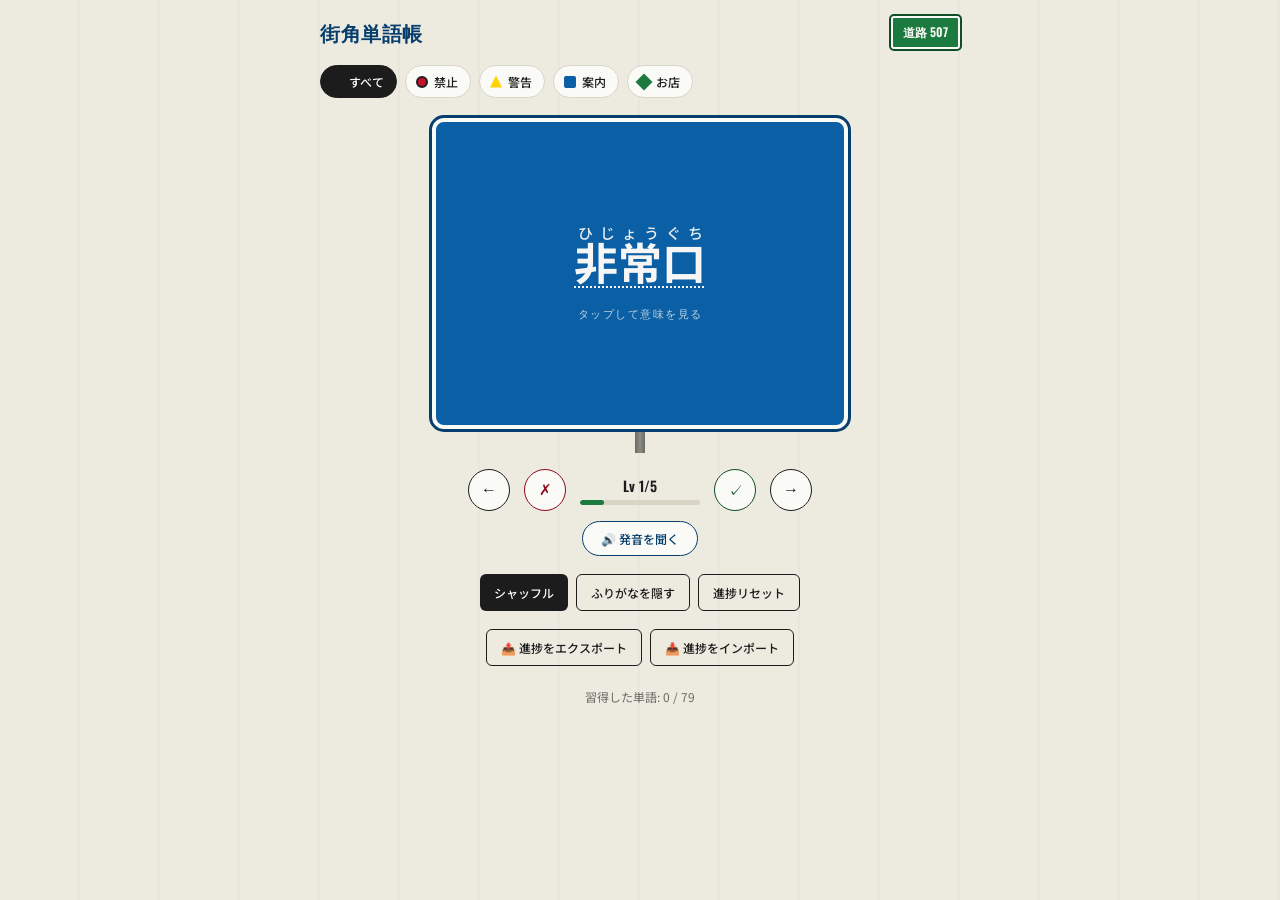
==== commit 9cc1722a: "Update index_sign.html" ====
--- a/index_sign.html
+++ b/index_sign.html
@@ -4,6 +4,7 @@
 <meta charset="UTF-8">
 <meta name="viewport" content="width=device-width, initial-scale=1.0, maximum-scale=1.0">
 <title>日本の街角単語帳</title>
+<script src="kanji-detail.js"></script>
 <link rel="preconnect" href="https://fonts.googleapis.com">
 <link rel="preconnect" href="https://fonts.gstatic.com" crossorigin>
 <link href="https://fonts.googleapis.com/css2?family=Oswald:wght@500;600;700&family=Noto+Sans+JP:wght@400;500;700&display=swap" rel="stylesheet">
@@ -257,6 +258,70 @@
     .hint{font-size:10px;}
     .progress-num{font-size:12px;}
   }
+
+  .kj{
+    cursor:pointer;
+    text-decoration:underline dotted currentColor;
+    text-underline-offset:6px;
+    text-decoration-thickness:1.5px;
+    opacity:0.98;
+  }
+  .kj:active{opacity:0.6;}
+
+  .kanji-modal{
+    position:fixed;inset:0;
+    background:rgba(20,18,14,0.6);
+    display:flex;align-items:center;justify-content:center;
+    padding:20px;
+    z-index:60;
+    opacity:0;pointer-events:none;
+    transition:opacity .18s ease;
+  }
+  .kanji-modal.open{opacity:1;pointer-events:auto;}
+  .kanji-modal-content{
+    background:var(--white);
+    border-radius:16px;
+    max-width:380px;width:100%;
+    max-height:82vh;overflow-y:auto;
+    padding:24px 20px 26px;
+    position:relative;
+    border:3px solid var(--ink);
+    font-family:'Noto Sans JP',sans-serif;
+  }
+  .kj-modal-close{
+    position:absolute;top:12px;right:14px;
+    font-size:20px;line-height:1;
+    cursor:pointer;color:#8a8a82;
+    width:28px;height:28px;
+    display:flex;align-items:center;justify-content:center;
+    border-radius:50%;
+  }
+  .kj-modal-close:active{background:var(--concrete);}
+  .kj-modal-char{
+    font-weight:700;font-size:58px;text-align:center;
+    color:var(--sign-blue-dark);margin-bottom:2px;
+  }
+  .kj-modal-section-title{
+    font-family:'Oswald',sans-serif;
+    font-size:11px;letter-spacing:1.5px;text-transform:uppercase;
+    color:#8a8a82;margin-top:18px;margin-bottom:8px;
+  }
+  .kj-comp-list{display:flex;flex-direction:column;gap:6px;}
+  .kj-comp{
+    display:flex;align-items:center;gap:12px;
+    background:var(--concrete);border-radius:8px;
+    padding:9px 12px;
+  }
+  .kj-comp-ch{
+    font-weight:700;font-size:24px;color:var(--ink);
+    flex:none;width:34px;text-align:center;
+  }
+  .kj-comp-m{font-size:13px;color:#4a4a45;line-height:1.4;}
+  .kj-modal-mnemonic{font-size:14.5px;line-height:1.65;color:#2a2a26;}
+  .kj-modal-example{font-size:15px;display:flex;align-items:baseline;gap:8px;flex-wrap:wrap;}
+  .kj-modal-example ruby{ruby-position:over;}
+  .kj-modal-example rt{font-size:11px;}
+  .kj-modal-example .ex-m{color:#4a4a45;font-size:13px;}
 </style>
 </head>
 <body>
@@ -311,8 +376,17 @@
     <button class="toolbtn secondary" id="furiBtn">ふりがなを隠す</button>
     <button class="toolbtn secondary" id="resetBtn">進捗リセット</button>
   </div>
+  <div class="toolbar">
+    <button class="toolbtn secondary" id="exportBtn">📤 進捗をエクスポート</button>
+    <button class="toolbtn secondary" id="importBtn">📥 進捗をインポート</button>
+    <input type="file" id="importFile" accept="application/json" style="display:none;">
+  </div>
 
   <div class="footnote" id="footnote">習得した単語: 0 / 79</div>
+</div>
+
+<div class="kanji-modal" id="kanjiModal">
+  <div class="kanji-modal-content" id="kanjiModalContent"></div>
 </div>
 
 <script>
@@ -499,6 +573,8 @@
 const meaningText = document.getElementById('meaningText');
 const catLabel = document.getElementById('catLabel');
 const radicalNote = document.getElementById('radicalNote');
+const kanjiModal = document.getElementById('kanjiModal');
+const kanjiModalContent = document.getElementById('kanjiModalContent');
 const progressNum = document.getElementById('progressNum');
 const progressFill = document.getElementById('progressFill');
 const footnote = document.getElementById('footnote');
@@ -555,13 +631,25 @@
   return deck.filter(d => boxes[d.id] >= 5).length;
 }
 
+function wrapKanji(text){
+  let out = '';
+  for(const ch of text){
+    if(/[\u4e00-\u9faf]/.test(ch)){
+      out += '<span class="kj" data-ch="'+ch+'">'+ch+'</span>';
+    }else{
+      out += ch;
+    }
+  }
+  return out;
+}
+
 function render(){
   const id = queue[pos];
   const card = cardById(id);
   const box = boxes[id];
   signboard.className = 'signboard cat-' + card.cat + (flipped ? ' flipped' : '');
   kanjiLine.className = 'kanji-line ' + lenClass(card.k);
-  kanjiLine.innerHTML = '<ruby>'+card.k+'<rt>'+card.f+'</rt></ruby>';
+  kanjiLine.innerHTML = '<ruby>'+wrapKanji(card.k)+'<rt>'+card.f+'</rt></ruby>';
   meaningText.textContent = card.m;
   catLabel.textContent = catNames[card.cat];
   radicalNote.innerHTML = '<b>🧩 Radikal:</b> ' + (RADICALS[card.k] || '');
@@ -626,8 +714,78 @@
   window.speechSynthesis.speak(u);
 }
 
+// ---- per-kanji detail modal ----
+function openKanjiDetail(ch){
+  const d = (typeof KANJI_DETAIL !== 'undefined') ? KANJI_DETAIL[ch] : null;
+  if(!d){
+    kanjiModalContent.innerHTML =
+      '<div class="kj-modal-close" id="kjModalClose">✕</div>' +
+      '<div class="kj-modal-char">'+ch+'</div>' +
+      '<div class="kj-modal-mnemonic">Detail untuk karakter ini belum tersedia.</div>';
+    kanjiModal.classList.add('open');
+    document.getElementById('kjModalClose').addEventListener('click', closeKanjiModal);
+    return;
+  }
+  const compHtml = d.c.map(([c,m]) =>
+    '<div class="kj-comp"><span class="kj-comp-ch">'+c+'</span><span class="kj-comp-m">'+m+'</span></div>'
+  ).join('');
+  kanjiModalContent.innerHTML =
+    '<div class="kj-modal-close" id="kjModalClose">✕</div>' +
+    '<div class="kj-modal-char">'+ch+'</div>' +
+    '<div class="kj-modal-section-title">部品 · Komponen</div>' +
+    '<div class="kj-comp-list">'+compHtml+'</div>' +
+    '<div class="kj-modal-section-title">💡 Mnemonik</div>' +
+    '<div class="kj-modal-mnemonic">'+d.mn+'</div>' +
+    '<div class="kj-modal-section-title">📝 Contoh kata</div>' +
+    '<div class="kj-modal-example"><ruby>'+d.w+'<rt>'+d.r+'</rt></ruby><span class="ex-m">— '+d.wm+'</span></div>';
+  kanjiModal.classList.add('open');
+  document.getElementById('kjModalClose').addEventListener('click', closeKanjiModal);
+}
+function closeKanjiModal(){
+  kanjiModal.classList.remove('open');
+}
+kanjiModal.addEventListener('click', (e)=>{
+  if(e.target === kanjiModal) closeKanjiModal();
+});
+
+// ---- manual export/import backup (works even without any browser storage) ----
+function exportProgress(){
+  const payload = JSON.stringify({boxes}, null, 1);
+  const blob = new Blob([payload], {type:'application/json'});
+  const url = URL.createObjectURL(blob);
+  const a = document.createElement('a');
+  a.href = url;
+  a.download = 'nihongo_progress.json';
+  document.body.appendChild(a);
+  a.click();
+  document.body.removeChild(a);
+  URL.revokeObjectURL(url);
+}
+function importProgressFile(file){
+  const reader = new FileReader();
+  reader.onload = (e)=>{
+    try{
+      const data = JSON.parse(e.target.result);
+      if(data && data.boxes){
+        deck.forEach(d => { if(data.boxes[d.id] !== undefined) boxes[d.id] = data.boxes[d.id]; });
+        saveProgress();
+        resetQueue();
+      }
+    }catch(err){
+      alert('File progres tidak valid.');
+    }
+  };
+  reader.readAsText(file);
+}
+
 signboard.addEventListener('click', flip);
 kanjiLine.addEventListener('click', (e)=>{
+  const kjSpan = e.target.closest('.kj');
+  if(kjSpan){
+    e.stopPropagation();
+    openKanjiDetail(kjSpan.dataset.ch);
+    return;
+  }
   if(document.body.classList.contains('hide-furi')){
     e.stopPropagation();
     kanjiLine.classList.toggle('reveal');
@@ -662,6 +820,15 @@
   deck.forEach(d => boxes[d.id] = 1);
   saveProgress();
   resetQueue();
+});
+document.getElementById('exportBtn').addEventListener('click', exportProgress);
+document.getElementById('importBtn').addEventListener('click', ()=>{
+  document.getElementById('importFile').click();
+});
+document.getElementById('importFile').addEventListener('change', (e)=>{
+  const f = e.target.files[0];
+  if(f) importProgressFile(f);
+  e.target.value = '';
 });
 document.getElementById('catbar').addEventListener('click', (e)=>{
   const btn = e.target.closest('.catbtn');
@@ -673,6 +840,10 @@
   resetQueue();
 });
 document.addEventListener('keydown', (e)=>{
+  if(kanjiModal.classList.contains('open')){
+    if(e.key==='Escape') closeKanjiModal();
+    return;
+  }
   if(e.key==='ArrowRight') goNext();
   if(e.key==='ArrowLeft') goPrev();
   if(e.key===' '){ e.preventDefault(); flip(); }
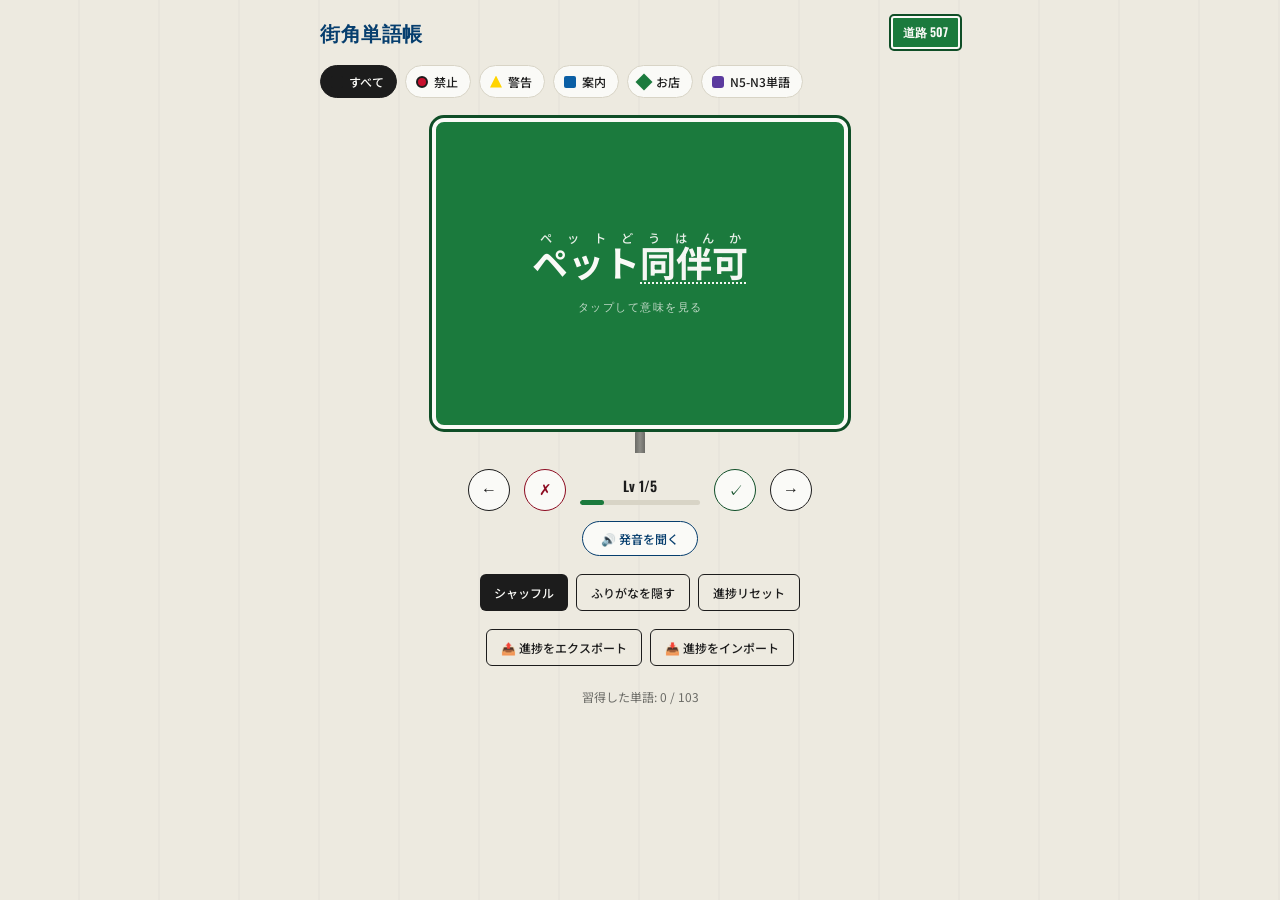
==== commit ce8899d2: "Update index_sign.html" ====
--- a/index_sign.html
+++ b/index_sign.html
@@ -18,6 +18,8 @@
     --sign-yellow-dark:#9C7E00;
     --sign-green:#1B7A3D;
     --sign-green-dark:#0F4E27;
+    --sign-purple:#5B3A9E;
+    --sign-purple-dark:#3B2568;
     --concrete:#EDEAE0;
     --concrete-line:#D8D4C6;
     --ink:#1C1C1C;
@@ -85,6 +87,7 @@
   .catbtn.warn .dot{background:var(--sign-yellow);clip-path:polygon(50% 0,100% 100%,0 100%);}
   .catbtn.guide .dot{background:var(--sign-blue);border-radius:2px;}
   .catbtn.shop .dot{background:var(--sign-green);transform:rotate(45deg);}
+  .catbtn.study .dot{background:var(--sign-purple);border-radius:3px;}
   .catbtn.active{background:var(--ink);color:var(--white);border-color:var(--ink);}
   .catbtn:active{transform:scale(0.96);}
 
@@ -153,6 +156,8 @@
   .cat-guide .face.front{background:var(--sign-blue);}
   .cat-shop .face{outline-color:var(--sign-green-dark);}
   .cat-shop .face.front{background:var(--sign-green);}
+  .cat-study .face{outline-color:var(--sign-purple-dark);}
+  .cat-study .face.front{background:var(--sign-purple);}
 
   .kanji-line{
     font-weight:700;
@@ -193,6 +198,7 @@
   .cat-warn .cat-label{color:var(--sign-yellow-dark);}
   .cat-guide .cat-label{color:var(--sign-blue-dark);}
   .cat-shop .cat-label{color:var(--sign-green-dark);}
+  .cat-study .cat-label{color:var(--sign-purple-dark);}
 
   .controls{
     display:flex;align-items:center;justify-content:center;gap:clamp(8px,3vw,14px);
@@ -322,6 +328,8 @@
   .kj-modal-example ruby{ruby-position:over;}
   .kj-modal-example rt{font-size:11px;}
   .kj-modal-example .ex-m{color:#4a4a45;font-size:13px;}
+  .kj-modal-sentence{font-size:15px;line-height:1.6;color:#1a1a18;}
+  .kj-modal-sentence-m{font-size:13px;color:#6b6b66;margin-top:3px;font-style:italic;}
 </style>
 </head>
 <body>
@@ -338,6 +346,7 @@
     <button class="catbtn warn" data-cat="warn"><span class="dot"></span>警告</button>
     <button class="catbtn guide" data-cat="guide"><span class="dot"></span>案内</button>
     <button class="catbtn shop" data-cat="shop"><span class="dot"></span>お店</button>
+    <button class="catbtn study" data-cat="study"><span class="dot"></span>N5-N3単語</button>
   </div>
 
   <div class="stage">
@@ -382,7 +391,7 @@
     <input type="file" id="importFile" accept="application/json" style="display:none;">
   </div>
 
-  <div class="footnote" id="footnote">習得した単語: 0 / 79</div>
+  <div class="footnote" id="footnote">習得した単語: 0 / 103</div>
 </div>
 
 <div class="kanji-modal" id="kanjiModal">
@@ -470,6 +479,30 @@
   {k:"お会計はこちら",f:"おかいけいはこちら",m:"Kasir di sini",cat:"shop"},
   {k:"ラストオーダー",f:"ラストオーダー",m:"Pesanan terakhir",cat:"shop"},
   {k:"ペット同伴可",f:"ペットどうはんか",m:"Boleh bawa hewan peliharaan",cat:"shop"},
+  {k:"食べる",f:"たべる",m:"Makan",cat:"study"},
+  {k:"飲む",f:"のむ",m:"Minum",cat:"study"},
+  {k:"見る",f:"みる",m:"Melihat",cat:"study"},
+  {k:"聞く",f:"きく",m:"Mendengar / bertanya",cat:"study"},
+  {k:"話す",f:"はなす",m:"Berbicara",cat:"study"},
+  {k:"読む",f:"よむ",m:"Membaca",cat:"study"},
+  {k:"書く",f:"かく",m:"Menulis",cat:"study"},
+  {k:"買う",f:"かう",m:"Membeli",cat:"study"},
+  {k:"来る",f:"くる",m:"Datang",cat:"study"},
+  {k:"学校",f:"がっこう",m:"Sekolah",cat:"study"},
+  {k:"先生",f:"せんせい",m:"Guru",cat:"study"},
+  {k:"友達",f:"ともだち",m:"Teman",cat:"study"},
+  {k:"家族",f:"かぞく",m:"Keluarga",cat:"study"},
+  {k:"大きい",f:"おおきい",m:"Besar",cat:"study"},
+  {k:"小さい",f:"ちいさい",m:"Kecil",cat:"study"},
+  {k:"古い",f:"ふるい",m:"Lama / tua",cat:"study"},
+  {k:"高い",f:"たかい",m:"Tinggi / mahal",cat:"study"},
+  {k:"安い",f:"やすい",m:"Murah",cat:"study"},
+  {k:"忙しい",f:"いそがしい",m:"Sibuk",cat:"study"},
+  {k:"元気",f:"げんき",m:"Sehat / semangat",cat:"study"},
+  {k:"天気",f:"てんき",m:"Cuaca",cat:"study"},
+  {k:"経験",f:"けいけん",m:"Pengalaman",cat:"study"},
+  {k:"説明",f:"せつめい",m:"Penjelasan",cat:"study"},
+  {k:"到着",f:"とうちゃく",m:"Tiba",cat:"study"},
 ];
 
 const RADICALS = {
@@ -552,9 +585,33 @@
   "お会計はこちら": "会 (orang bertemu) + 計 (kata+sepuluh = menghitung) → tempat bertemu untuk menghitung (bayar)",
   "ラストオーダー": "Kata serapan 'last order' — katakana, tidak ada kanji untuk dipecah",
   "ペット同伴可": "同 (bingkai+mulut = sama) + 伴 (orang+setengah = menemani) + 可 (mulut+丂 = boleh) → boleh menemani bersama-sama",
+  "食べる": "食 (piktograf wadah makanan tertutup) — memakan sesuatu dari wadah",
+  "飲む": "飲 (食 wadah makanan + 欠 membuka mulut lebar) → membuka mulut untuk menikmati isi wadah",
+  "見る": "見 (目 mata + 儿 kaki manusia) → mata yang sedang mengamati sambil berjalan",
+  "聞く": "聞 (門 pintu gerbang + 耳 telinga) → menempelkan telinga ke celah pintu untuk mendengar",
+  "話す": "話 (言 kata-kata + 舌 lidah) → kata-kata yang keluar dari gerakan lidah",
+  "読む": "読 (言 kata-kata + 売 menjual, bentuk fonetik) → menyuarakan kata-kata dengan lantang",
+  "書く": "書 (聿 kuas di tangan + 日 alas terang) → kuas menggoreskan tinta di atas kertas",
+  "買う": "買 (罒 jaring + 貝 uang kerang) → menjaring barang dengan uang",
+  "来る": "来 (piktograf orang membawa hasil panen mendekat) → seseorang yang mendekat",
+  "学校": "学 (冖 atap + 子 anak) + 校 (木 kayu + 交 bersilangan) → bangunan kayu tempat anak-anak saling bertukar ilmu",
+  "先生": "先 (土 kaki + 儿 kaki manusia, melangkah dulu) + 生 (piktograf tunas tumbuh) → orang yang melangkah lebih dulu menumbuhkan ilmu",
+  "友達": "友 (𠂇+又 dua tangan bergandengan) + 達 (辶 berjalan + 幸 beruntung) → berjalan menuju keberuntungan bersama sambil bergandengan tangan",
+  "家族": "家 (宀 atap + 豕 babi) + 族 (方 tiang bendera + 矢 anak panah) → sekelompok orang di bawah satu atap dan satu bendera",
+  "大きい": "大 (piktograf orang merentangkan tangan lebar) — sesuatu yang direntangkan selebar mungkin",
+  "小さい": "小 (piktograf tiga titik kecil) — tiga titik yang berserakan kecil",
+  "古い": "古 (十 sepuluh + 口 mulut) → cerita yang diucapkan turun-temurun selama sepuluh generasi",
+  "高い": "高 (piktograf menara bertingkat) — menara yang menjulang tinggi",
+  "安い": "安 (宀 atap + 女 wanita) → wanita yang duduk tenang karena hidupnya hemat/murah",
+  "忙しい": "忙 (忄 hati + 亡 hilang) → hati yang seolah hilang karena kebanjiran kerjaan",
+  "元気": "元 (二 dua + 儿 kaki manusia) + 気 (气 uap + 米 beras) → tenaga awal yang mengepul dari dalam diri",
+  "天気": "天 (一 garis langit + 大 orang besar) + 気 (气 uap + 米 beras) → uap/kondisi yang menyelimuti langit",
+  "経験": "経 (糸 benang + 巠 aliran bawah tanah) + 験 (馬 kuda + 僉 kumpulan orang) → proses panjang yang diuji seperti menguji kuda bersama-sama",
+  "説明": "説 (言 kata-kata + 兌 senang/melepaskan) + 明 (日 matahari + 月 bulan) → kata-kata yang diungkapkan agar seterang matahari dan bulan",
+  "到着": "到 (至 sampai + 刂 berdiri tegak) + 着 (羊 bentuk atas + 目 mata, menempel) → berhasil sampai dan menempelkan pandangan ke tujuan",
 };
 
-const catNames = {prohibit:"禁止 · larangan", warn:"警告 · peringatan", guide:"案内 · info & petunjuk", shop:"お店 · toko & bisnis"};
+const catNames = {prohibit:"禁止 · larangan", warn:"警告 · peringatan", guide:"案内 · info & petunjuk", shop:"お店 · toko & bisnis", study:"単語 · kosakata N5-N3"};
 const STORAGE_KEY = 'nihongo_street_signs_progress_v1';
 const hasCloudStorage = (typeof window.storage !== 'undefined');
 
@@ -737,7 +794,12 @@
     '<div class="kj-modal-section-title">💡 Mnemonik</div>' +
     '<div class="kj-modal-mnemonic">'+d.mn+'</div>' +
     '<div class="kj-modal-section-title">📝 Contoh kata</div>' +
-    '<div class="kj-modal-example"><ruby>'+d.w+'<rt>'+d.r+'</rt></ruby><span class="ex-m">— '+d.wm+'</span></div>';
+    '<div class="kj-modal-example"><ruby>'+d.w+'<rt>'+d.r+'</rt></ruby><span class="ex-m">— '+d.wm+'</span></div>' +
+    (d.sent ? (
+      '<div class="kj-modal-section-title">📖 Contoh kalimat</div>' +
+      '<div class="kj-modal-sentence">'+d.sent+'</div>' +
+      '<div class="kj-modal-sentence-m">'+d.sentM+'</div>'
+    ) : '');
   kanjiModal.classList.add('open');
   document.getElementById('kjModalClose').addEventListener('click', closeKanjiModal);
 }
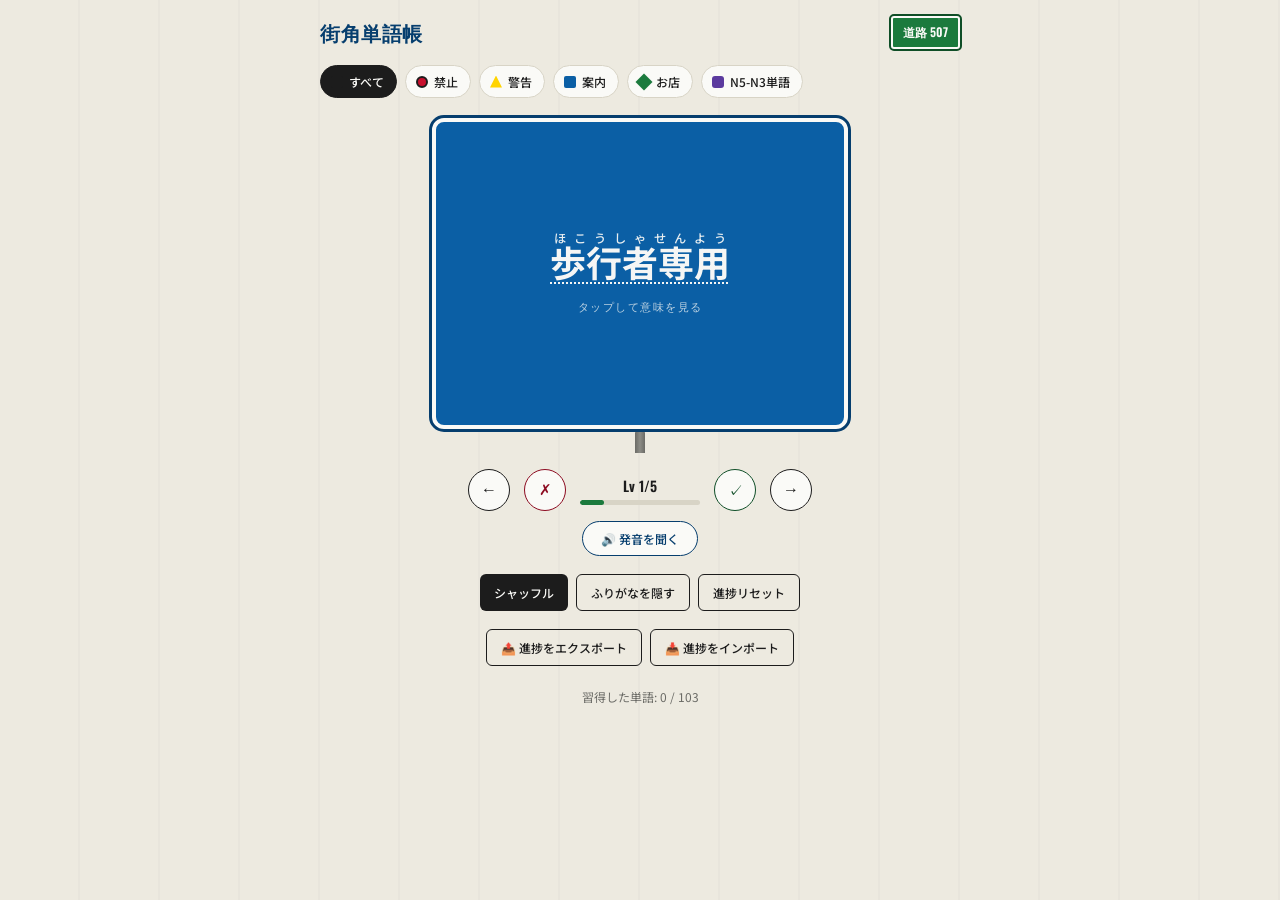
==== commit bb8ded7c: "Update index_sign.html" ====
--- a/index_sign.html
+++ b/index_sign.html
@@ -307,6 +307,17 @@
     font-weight:700;font-size:58px;text-align:center;
     color:var(--sign-blue-dark);margin-bottom:2px;
   }
+  .kj-modal-yomi{
+    display:flex;justify-content:center;gap:8px;flex-wrap:wrap;
+    margin-bottom:4px;
+  }
+  .kj-modal-yomi span{
+    font-family:'Noto Sans JP',sans-serif;
+    font-size:13px;font-weight:500;
+    padding:3px 10px;border-radius:12px;
+  }
+  .yomi-on{background:#e3ecf5;color:var(--sign-blue-dark);}
+  .yomi-kun{background:#eee7f7;color:var(--sign-purple-dark);}
   .kj-modal-section-title{
     font-family:'Oswald',sans-serif;
     font-size:11px;letter-spacing:1.5px;text-transform:uppercase;
@@ -789,6 +800,10 @@
   kanjiModalContent.innerHTML =
     '<div class="kj-modal-close" id="kjModalClose">✕</div>' +
     '<div class="kj-modal-char">'+ch+'</div>' +
+    '<div class="kj-modal-yomi">' +
+      (d.on ? '<span class="yomi-on">音 '+d.on+'</span>' : '') +
+      (d.kun ? '<span class="yomi-kun">訓 '+d.kun+'</span>' : '') +
+    '</div>' +
     '<div class="kj-modal-section-title">部品 · Komponen</div>' +
     '<div class="kj-comp-list">'+compHtml+'</div>' +
     '<div class="kj-modal-section-title">💡 Mnemonik</div>' +
